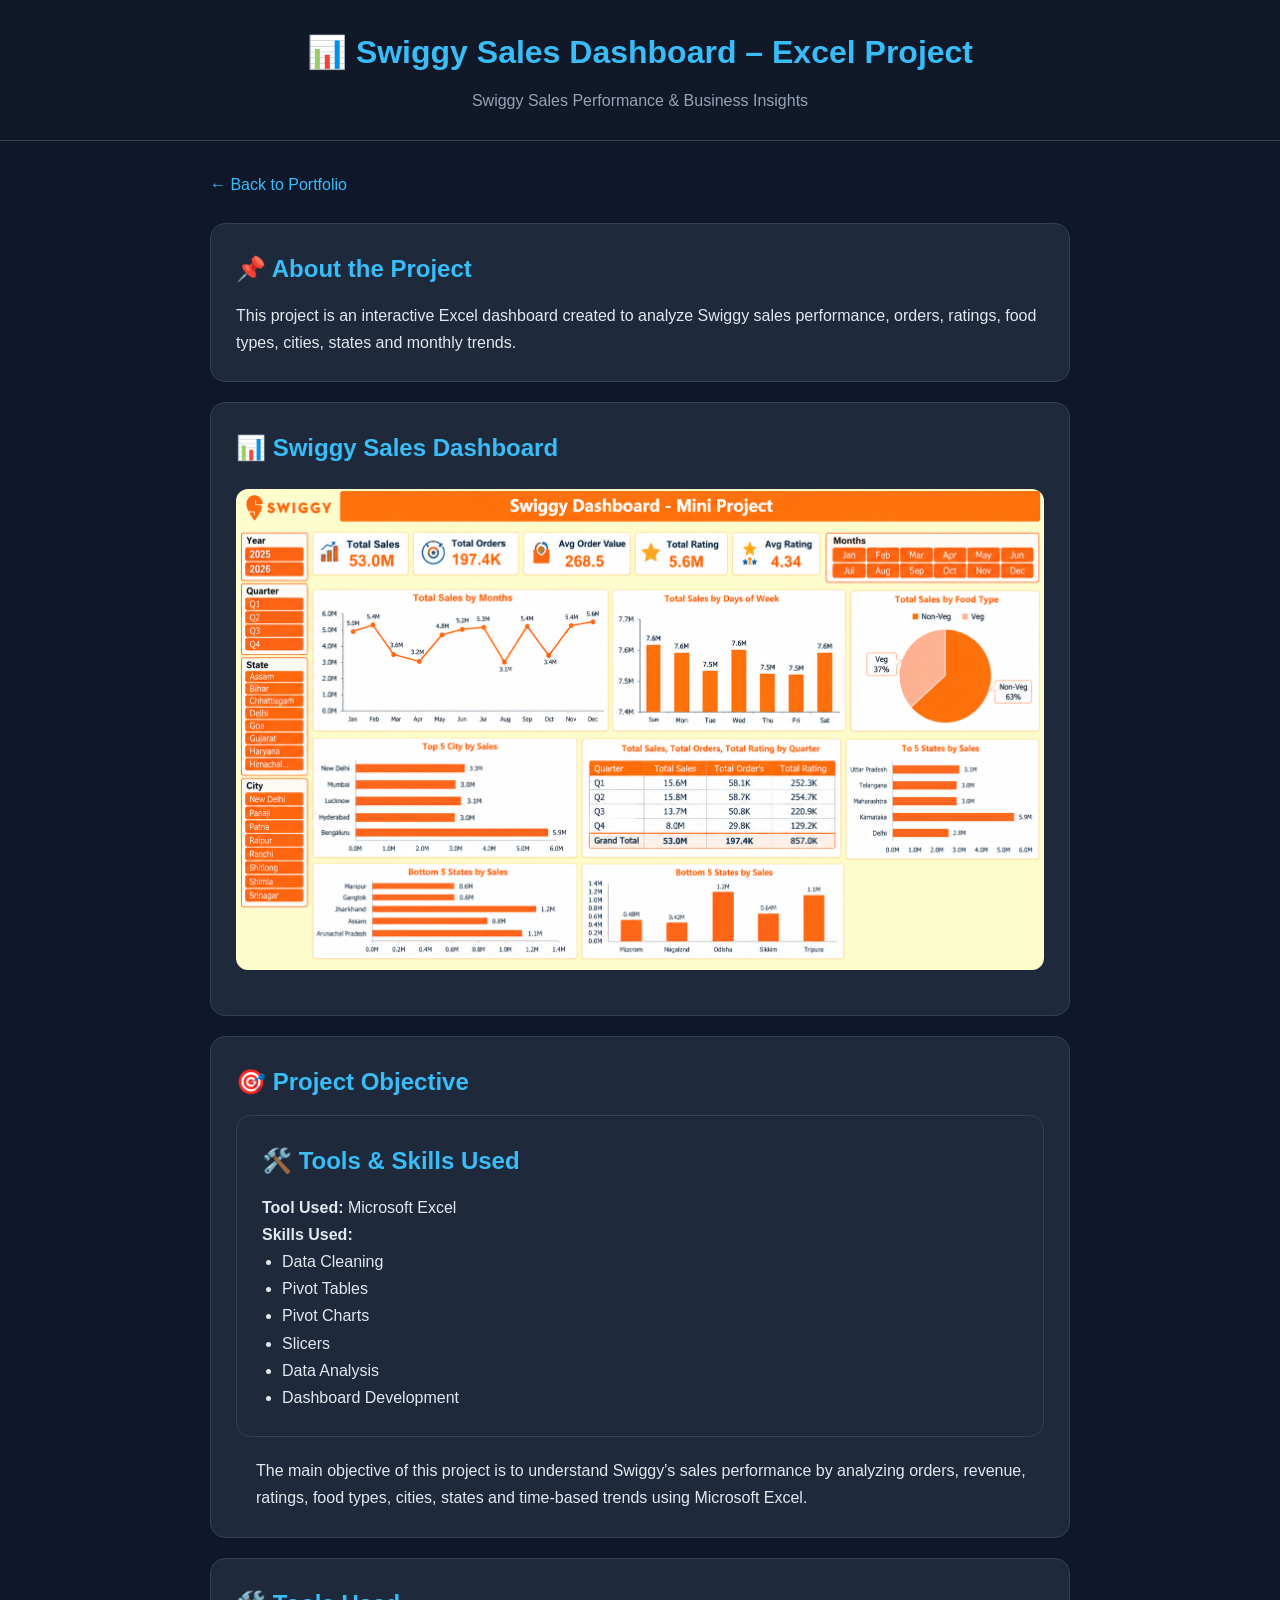
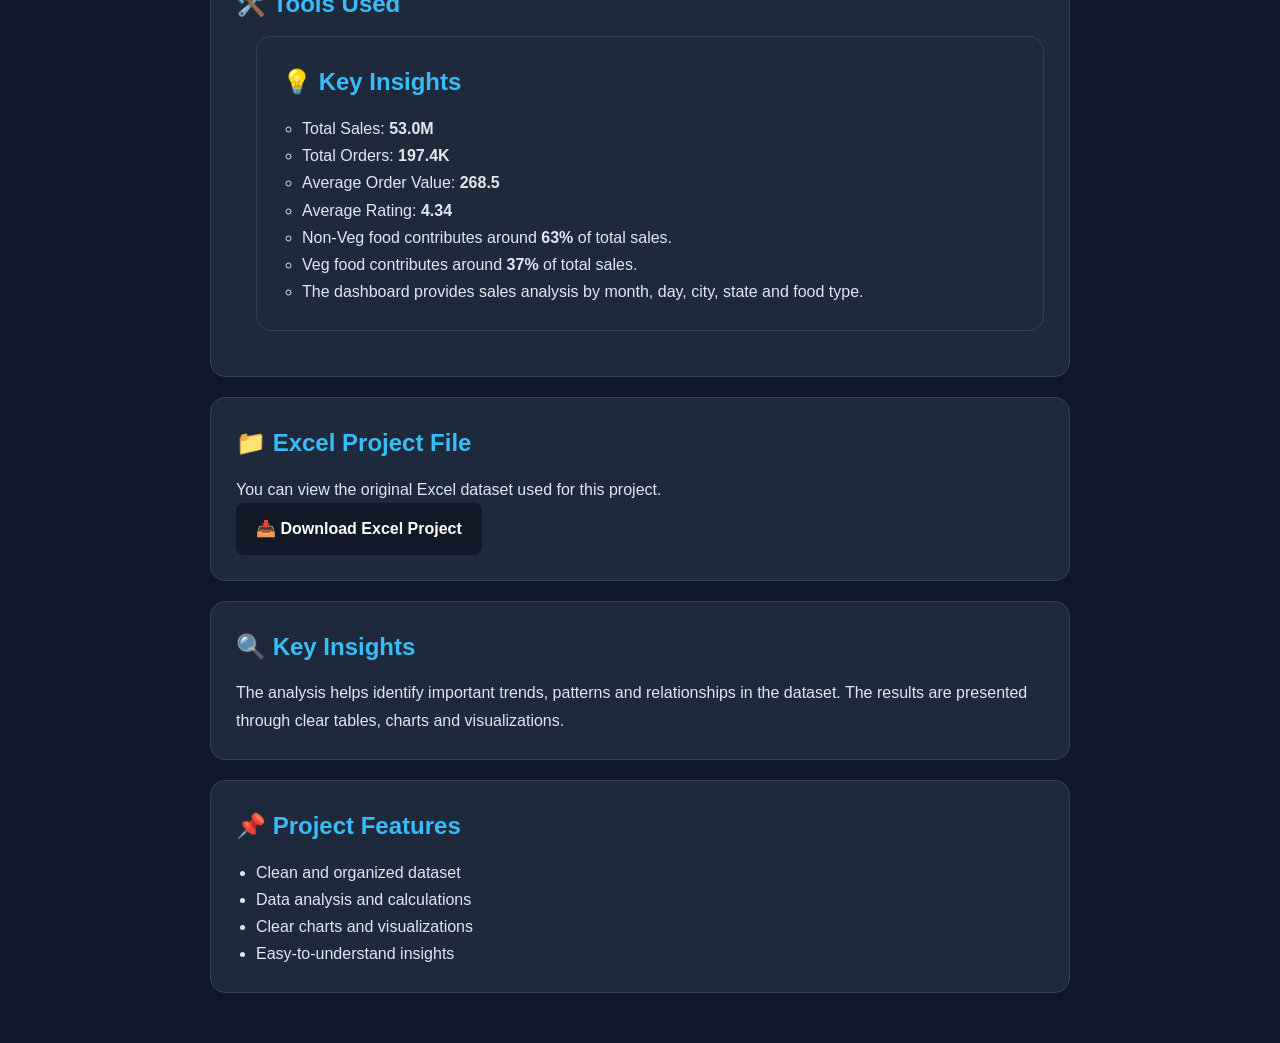
==== project-data-analysis.html @ 2191c441 "Update project-data-analysis.html" ====
<!DOCTYPE html>
<html lang="en">
<head>
  <meta charset="UTF-8">
  <meta name="viewport" content="width=device-width, initial-scale=1.0">
  <title>Data Analysis Project | Harshit Chaurasiya</title>

  <style>
    * {
      box-sizing: border-box;
      margin: 0;
      padding: 0;
      font-family: Arial, sans-serif;
    }

    body {
      background: #0f172a;
      color: #e2e8f0;
      line-height: 1.7;
    }

    header {
      background: #111827;
      padding: 25px 20px;
      text-align: center;
      border-bottom: 1px solid #334155;
    }

    header h1 {
      color: #38bdf8;
      margin-bottom: 8px;
    }

    header p {
      color: #94a3b8;
    }

    .container {
      max-width: 900px;
      margin: auto;
      padding: 30px 20px;
    }

    .back {
      display: inline-block;
      margin-bottom: 25px;
      color: #38bdf8;
      text-decoration: none;
    }

    .card {
      background: #1e293b;
      padding: 25px;
      margin-bottom: 20px;
      border-radius: 15px;
      border: 1px solid #334155;
    }

    .card h2 {
      color: #38bdf8;
      margin-bottom: 12px;
    }

    .skills {
      display: flex;
      flex-wrap: wrap;
      gap: 10px;
    }

    .skill {
      background: #0f172a;
      padding: 8px 14px;
      border-radius: 20px;
      border: 1px solid #475569;
    }

    ul {
      padding-left: 20px;
    }

    .btn {
      display: inline-block;
      margin-top: 15px;
      padding: 10px 18px;
      background: #38bdf8;
      color: #0f172a;
      text-decoration: none;
      border-radius: 8px;
      font-weight: bold;
    }

    footer {
      text-align: center;
      padding: 25px;
      color: #94a3b8;
    }
  </style>
</head>

<body>

  <header>
    <h1>📊 Swiggy Sales Dashboard – Excel Project</h1>
    <p>Swiggy Sales Performance & Business Insights</p>
  </header>

  <div class="container">

    <a href="index.html" class="back">← Back to Portfolio</a>

    <div class="card">
      <h2>📌 About the Project</h2>
      <p/>
        This project is an interactive Excel dashboard created to analyze Swiggy sales performance, orders, ratings, food types, cities, states and monthly trends.
      </p>
    </div>
<div class="card">
    <h2>📊 Swiggy Sales Dashboard</h2>

    <img src="swiggy-dashboard.png"
         alt="Swiggy Sales Dashboard - Excel Project"
         style="width:100%; max-width:1100px; display:block; margin:20px auto; border-radius:12px;">
</div>
    <div class="card">
      <h2>🎯 Project Objective</h2>
      <div class="card">
    <h2>🛠️ Tools & Skills Used</h2>

    <p><strong>Tool Used:</strong> Microsoft Excel</p>

    <p><strong>Skills Used:</strong></p>

    <ul>
        <li>Data Cleaning</li>
        <li>Pivot Tables</li>
        <li>Pivot Charts</li>
        <li>Slicers</li>
        <li>Data Analysis</li>
        <li>Dashboard Development</li>
    </ul>
</div>
      <ul>
        The main objective of this project is to understand Swiggy's sales performance by analyzing orders, revenue, ratings, food types, cities, states and time-based trends using Microsoft Excel.
      </ul>
    </div>
    <div class="card">
    <h2>🛠️ Tools Used</h2>
    <ul>
        <div class="card">
    <h2>💡 Key Insights</h2>

    <ul>
        <li>Total Sales: <strong>53.0M</strong></li>
        <li>Total Orders: <strong>197.4K</strong></li>
        <li>Average Order Value: <strong>268.5</strong></li>
        <li>Average Rating: <strong>4.34</strong></li>
        <li>Non-Veg food contributes around <strong>63%</strong> of total sales.</li>
        <li>Veg food contributes around <strong>37%</strong> of total sales.</li>
        <li>The dashboard provides sales analysis by month, day, city, state and food type.</li>
    </ul>
</div>
    </ul>
</div>
<div class="card">
    <h2>📁 Excel Project File</h2>

    <p>You can view the original Excel dataset used for this project.</p>

    <a href="Swiggy%20Raw%20Dataset.xlsx" download
       style="display:inline-block; padding:12px 20px; background:#111827; color:white; text-decoration:none; border-radius:8px; font-weight:600;">
        📥 Download Excel Project
    </a>
</div>
<div class="card">
    <h2>🔍 Key Insights</h2>
    <p>
        The analysis helps identify important trends, patterns and
        relationships in the dataset. The results are presented through
        clear tables, charts and visualizations.
    </p>
</div>

<div class="card">
    <h2>📌 Project Features</h2>
    <ul>
        <li>Clean and organized dataset</li>
        <li>Data analysis and calculations</li>
        <li>Clear charts and visualizations</li>
        <li>Easy-to-understand insights</li>
    </ul>
</div>

    <div
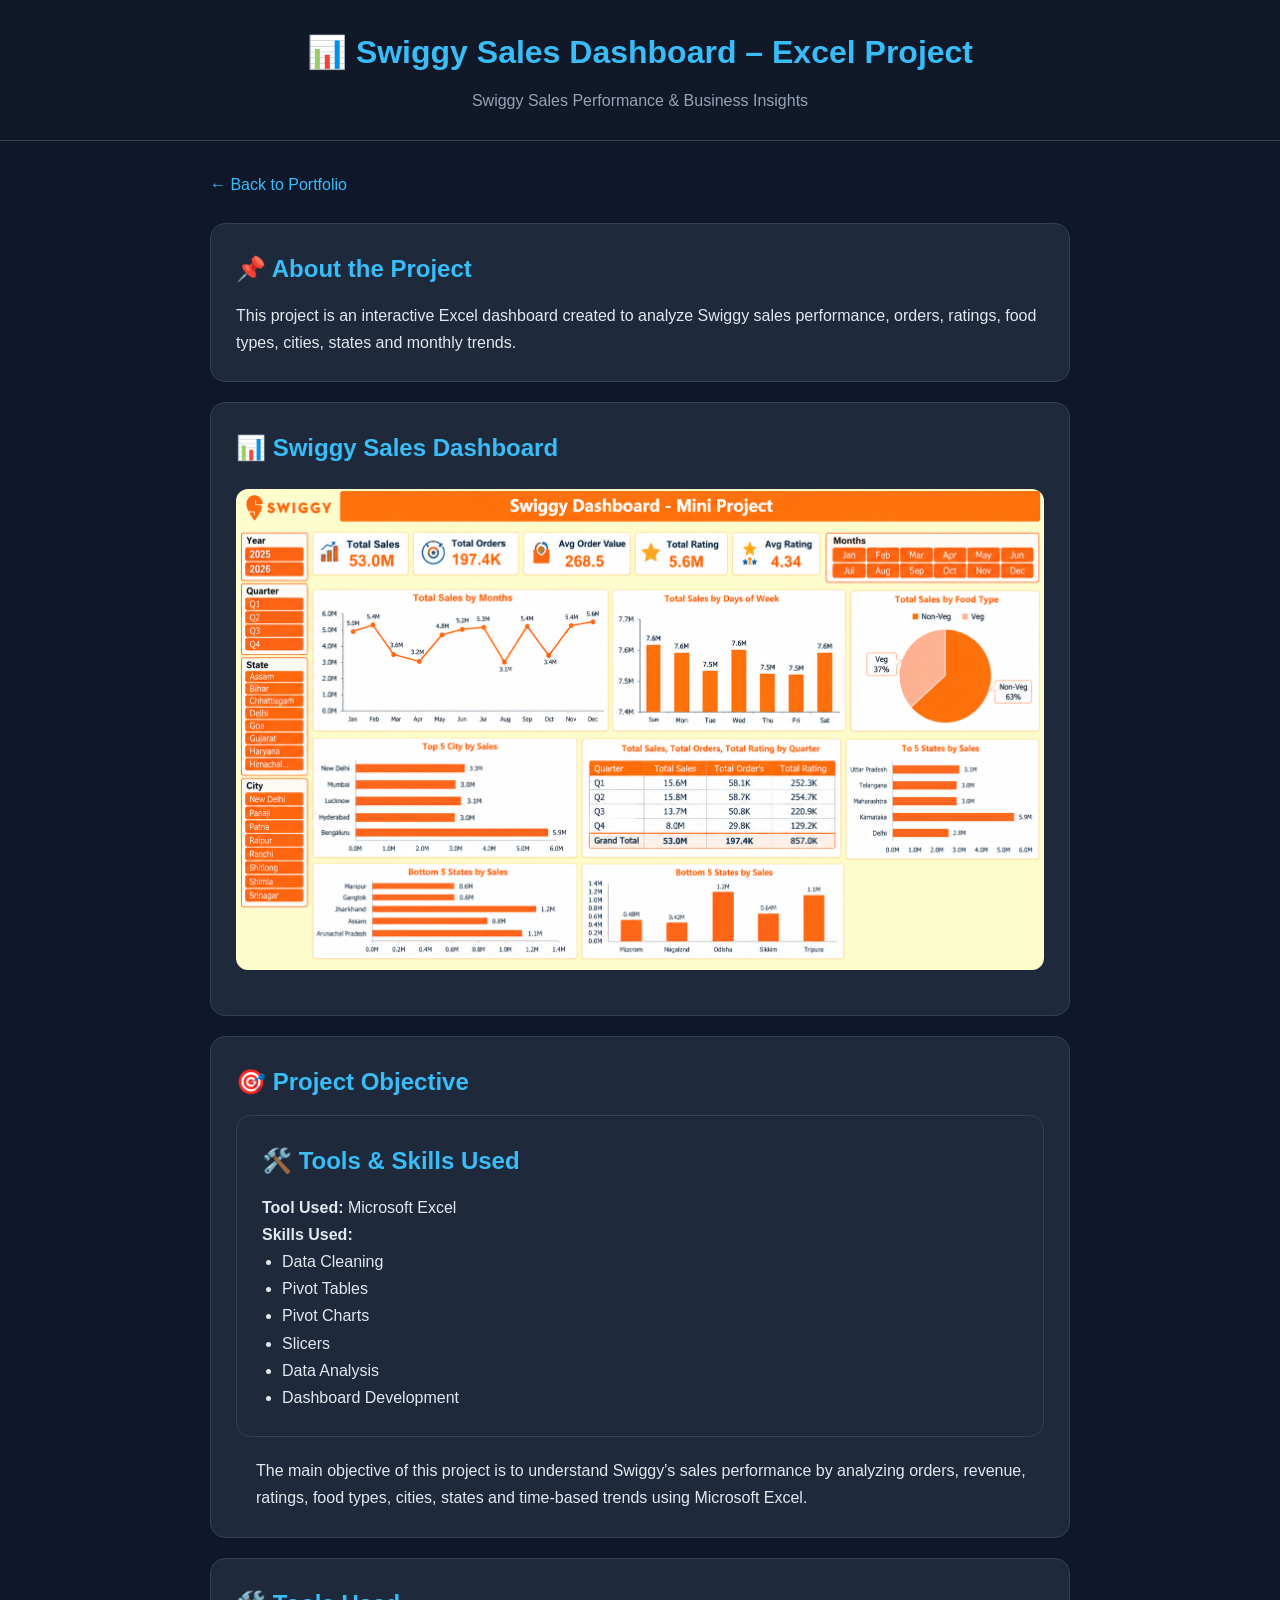
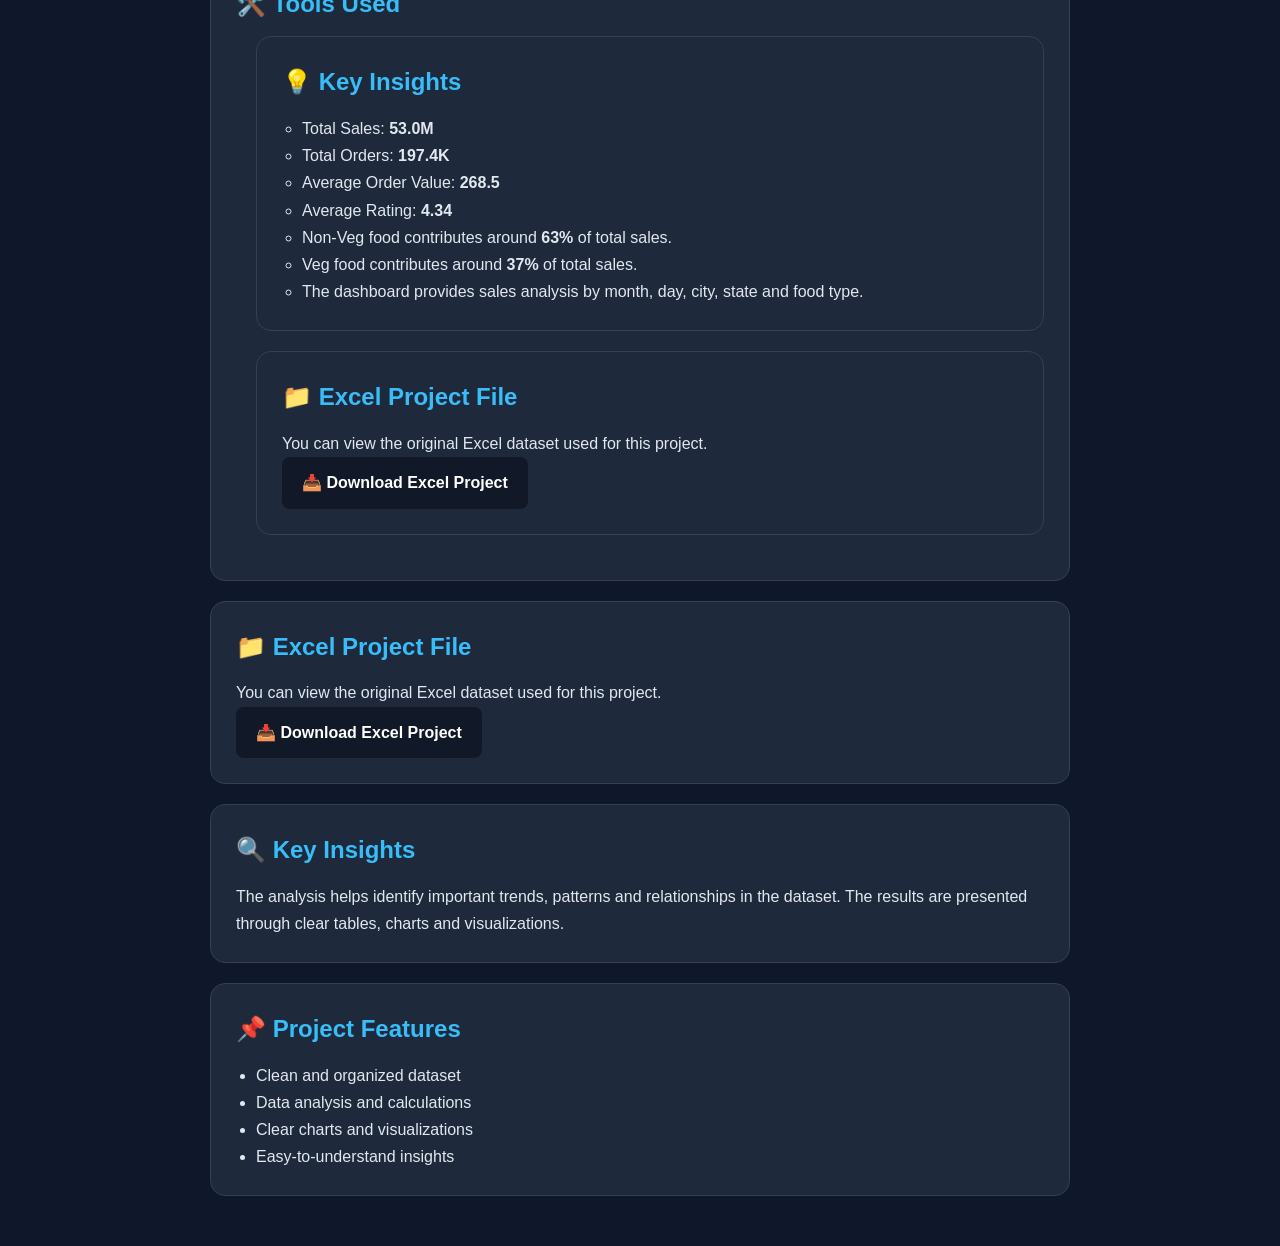
==== commit efa14762: "Update project-data-analysis.html" ====
--- a/project-data-analysis.html
+++ b/project-data-analysis.html
@@ -159,6 +159,15 @@
         <li>The dashboard provides sales analysis by month, day, city, state and food type.</li>
     </ul>
 </div>
+      <div class="card">
+    <h2>📁 Excel Project File</h2>
+    <p>You can view the original Excel dataset used for this project.</p>
+
+    <a href="Swiggy%20Raw%20Dataset.xlsx" download
+       style="display:inline-block; padding:12px 20px; background:#111827; color:white; text-decoration:none; border-radius:8px; font-weight:600;">
+        📥 Download Excel Project
+    </a>
+</div>
     </ul>
 </div>
 <div class="card">
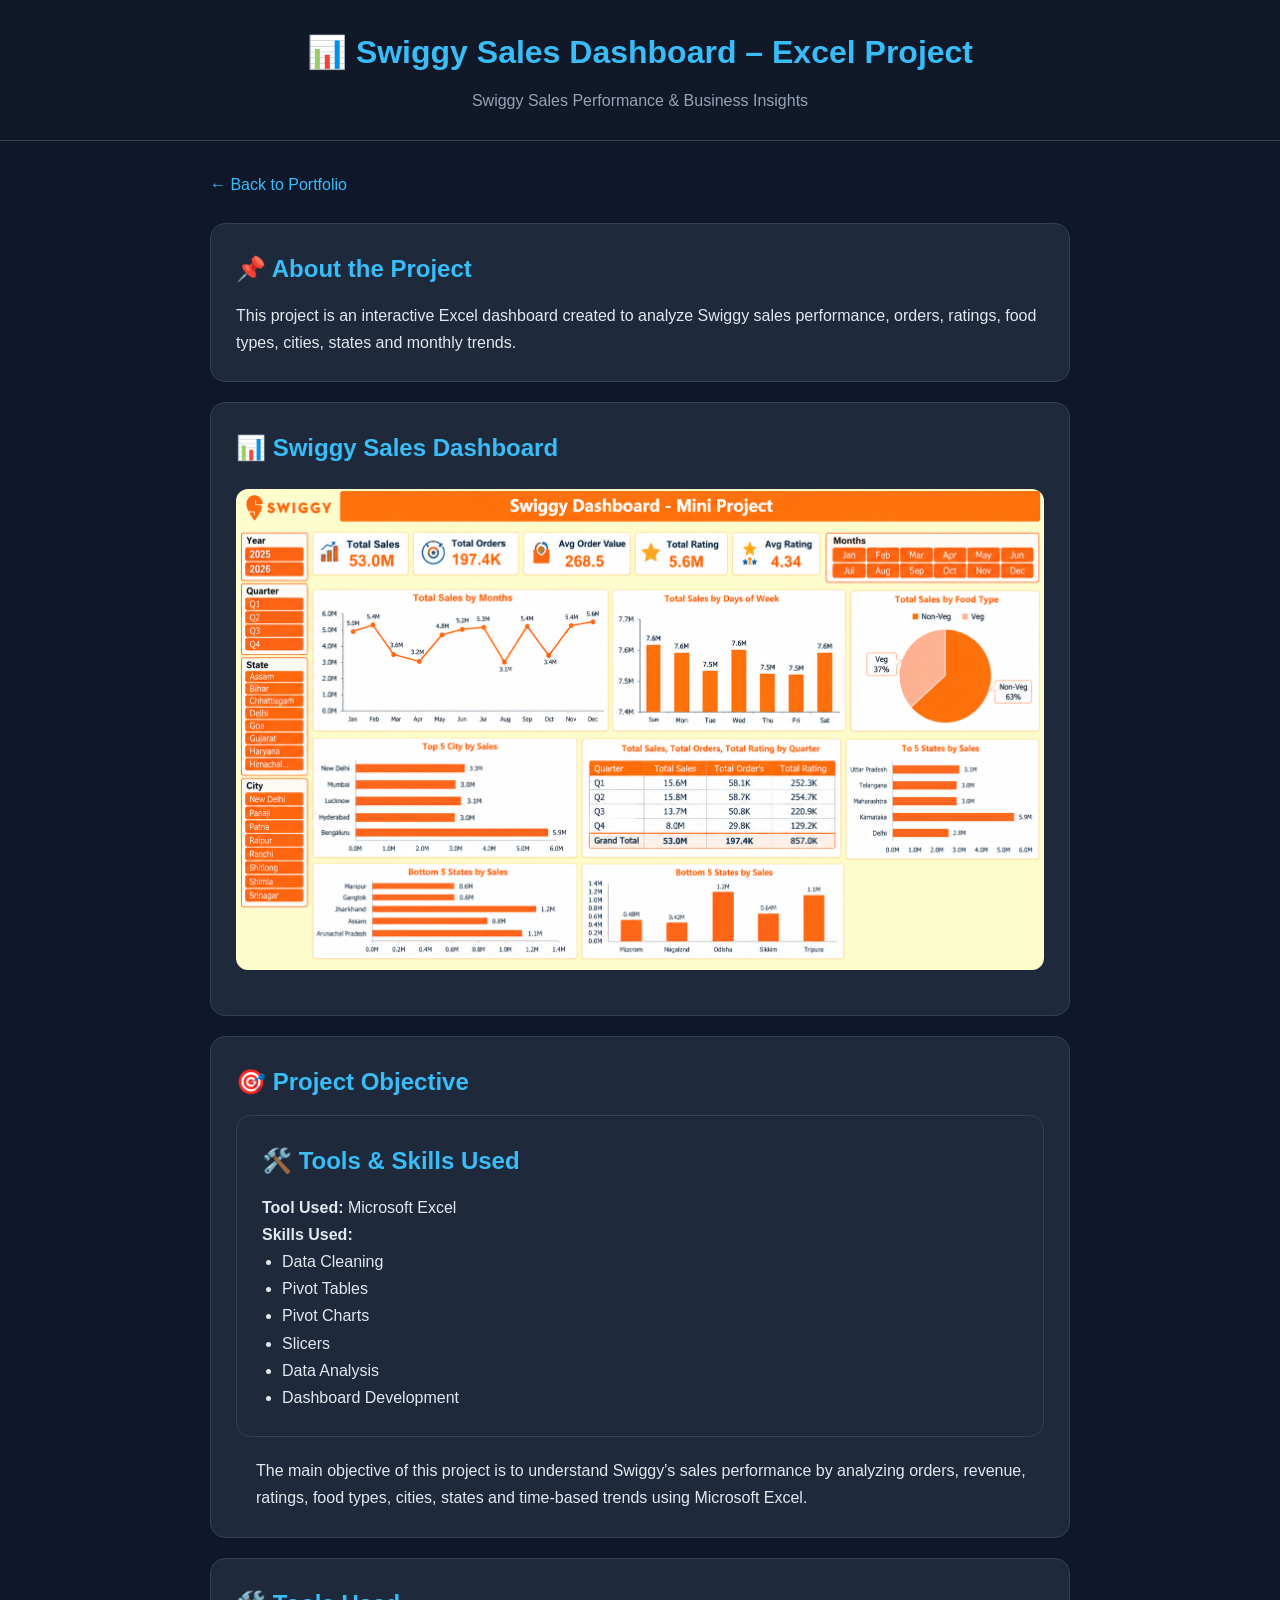
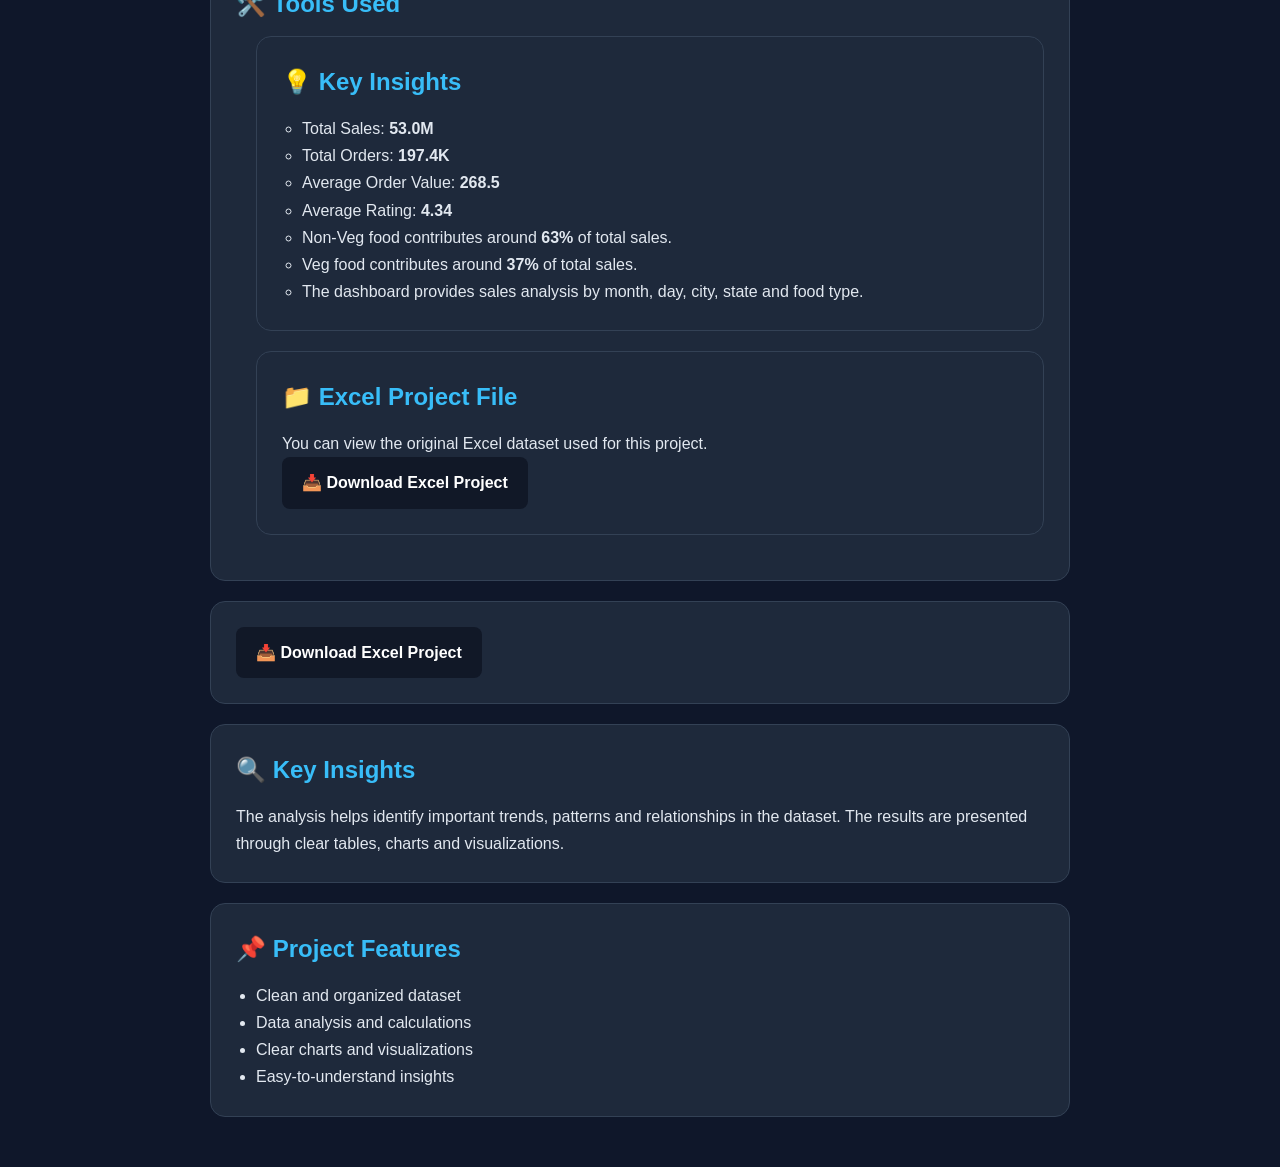
==== commit 51904d18: "Remove Excel project file heading and description Removed heading and description for the Excel proj" ====
--- a/project-data-analysis.html
+++ b/project-data-analysis.html
@@ -171,9 +171,6 @@
     </ul>
 </div>
 <div class="card">
-    <h2>📁 Excel Project File</h2>
-
-    <p>You can view the original Excel dataset used for this project.</p>
 
     <a href="Swiggy%20Raw%20Dataset.xlsx" download
        style="display:inline-block; padding:12px 20px; background:#111827; color:white; text-decoration:none; border-radius:8px; font-weight:600;">
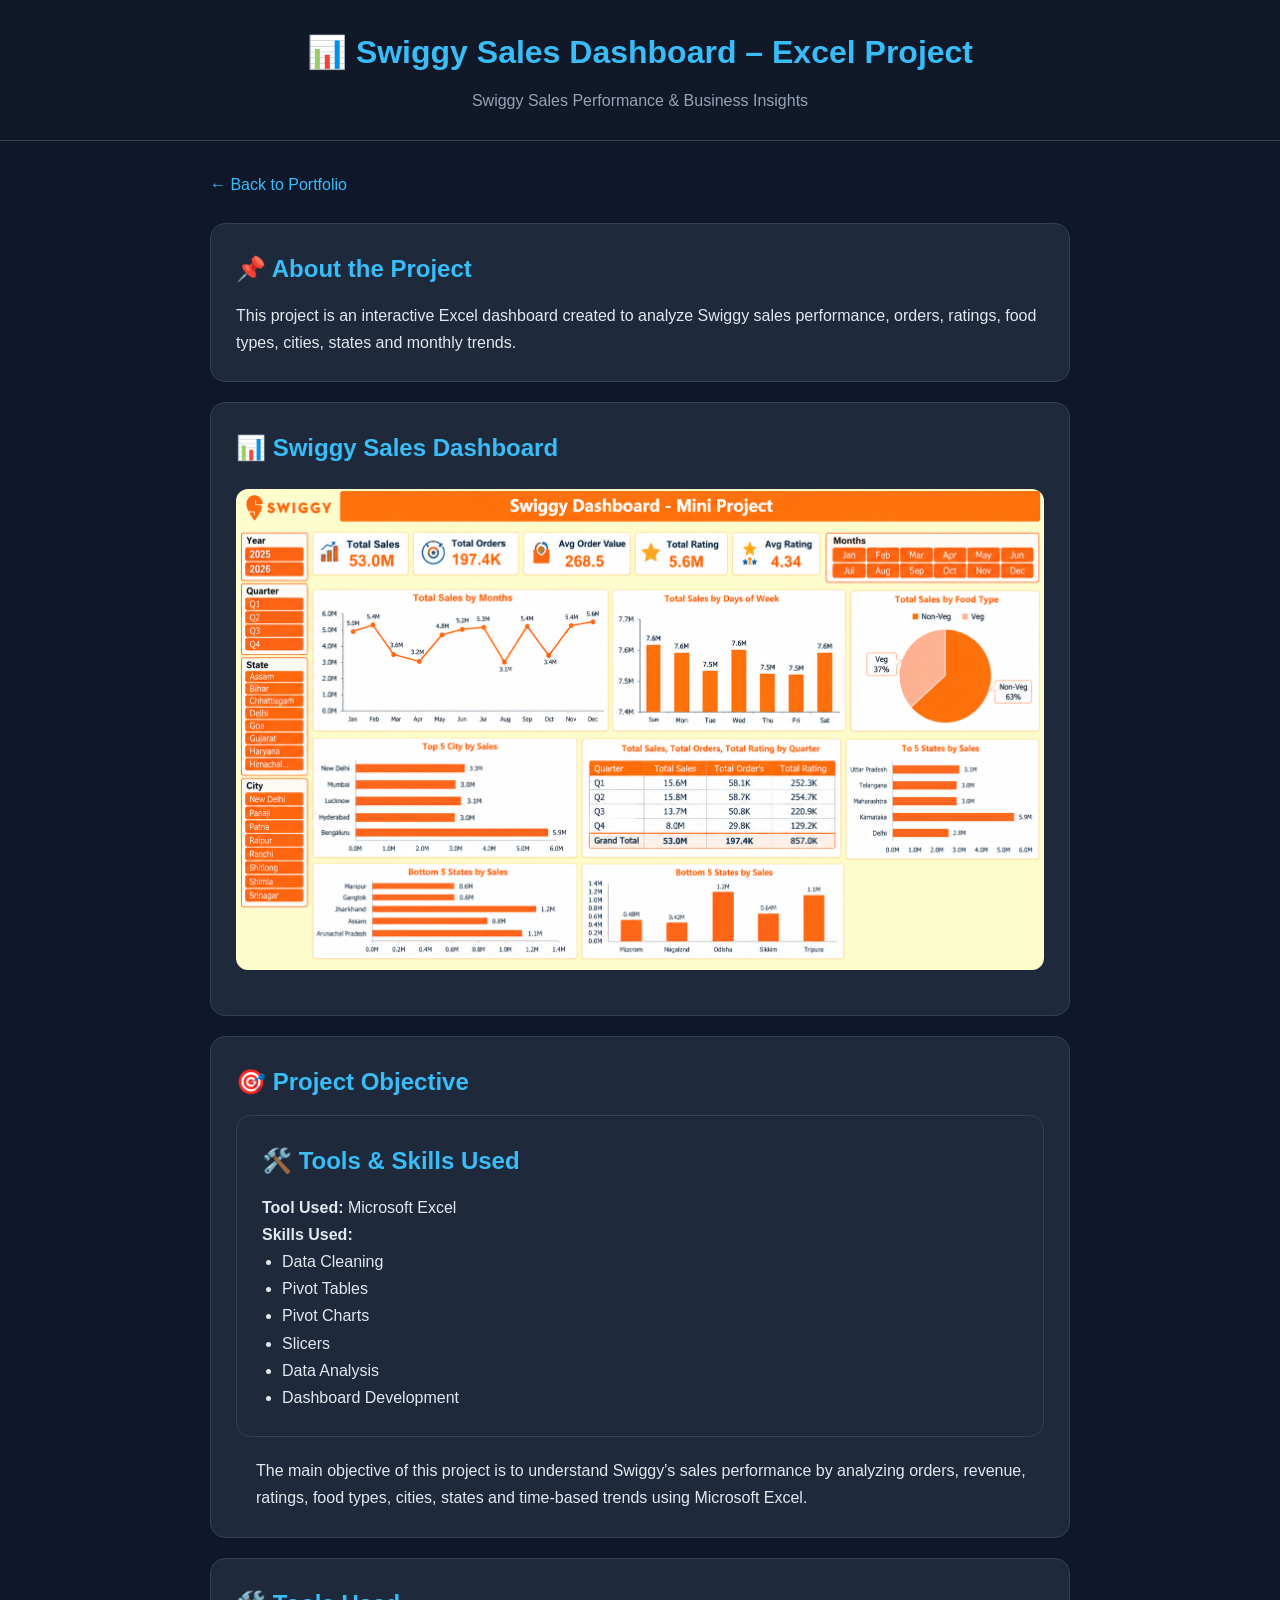
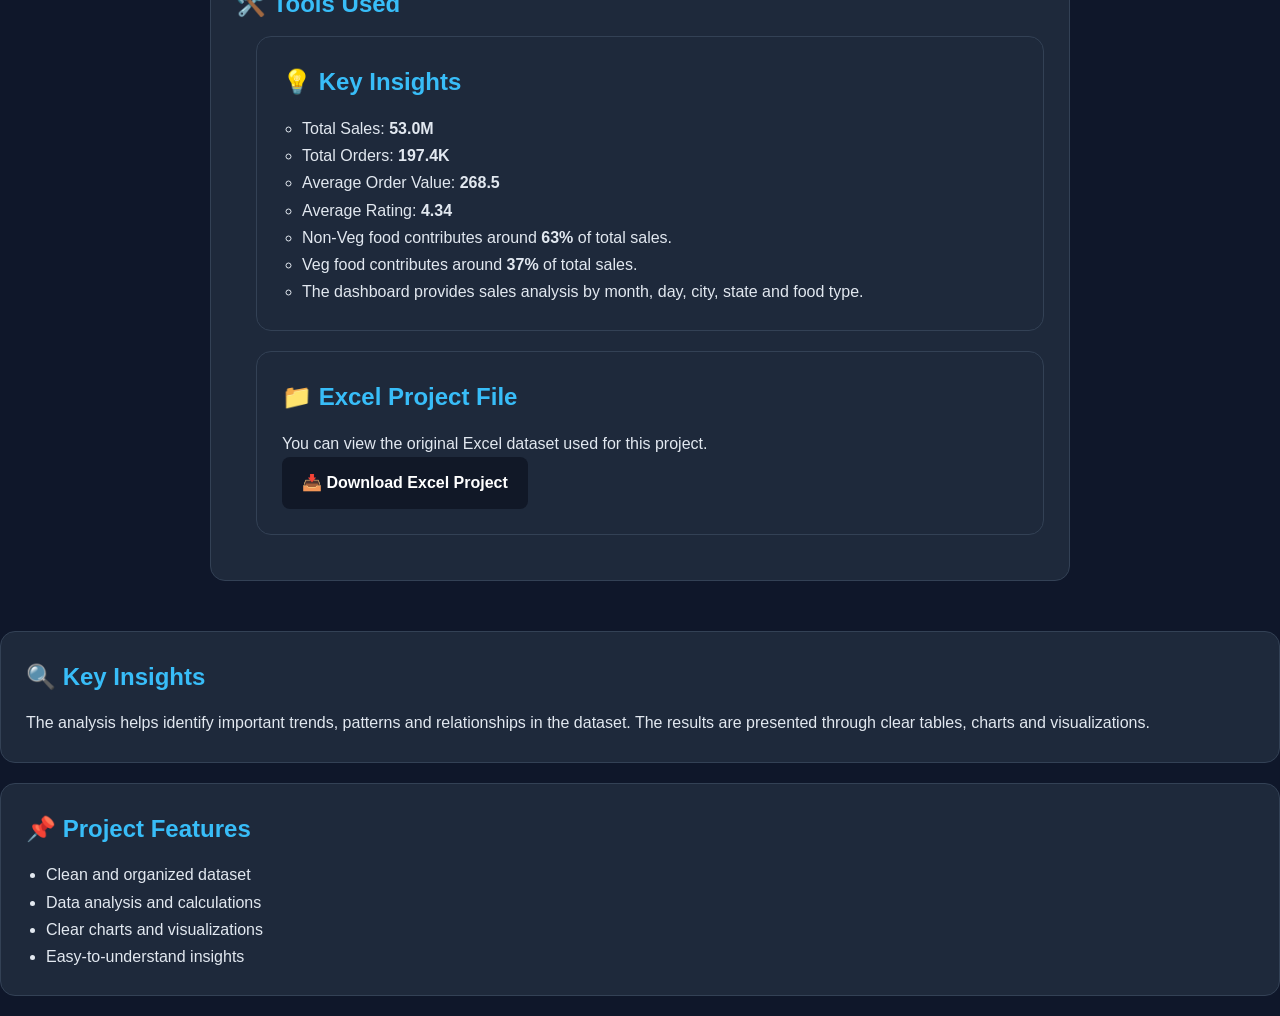
==== commit 54c8e385: "Remove download button for Excel project Removed download link for Swiggy Raw Dataset." ====
--- a/project-data-analysis.html
+++ b/project-data-analysis.html
@@ -170,11 +170,6 @@
 </div>
     </ul>
 </div>
-<div class="card">
-
-    <a href="Swiggy%20Raw%20Dataset.xlsx" download
-       style="display:inline-block; padding:12px 20px; background:#111827; color:white; text-decoration:none; border-radius:8px; font-weight:600;">
-        📥 Download Excel Project
     </a>
 </div>
 <div class="card">
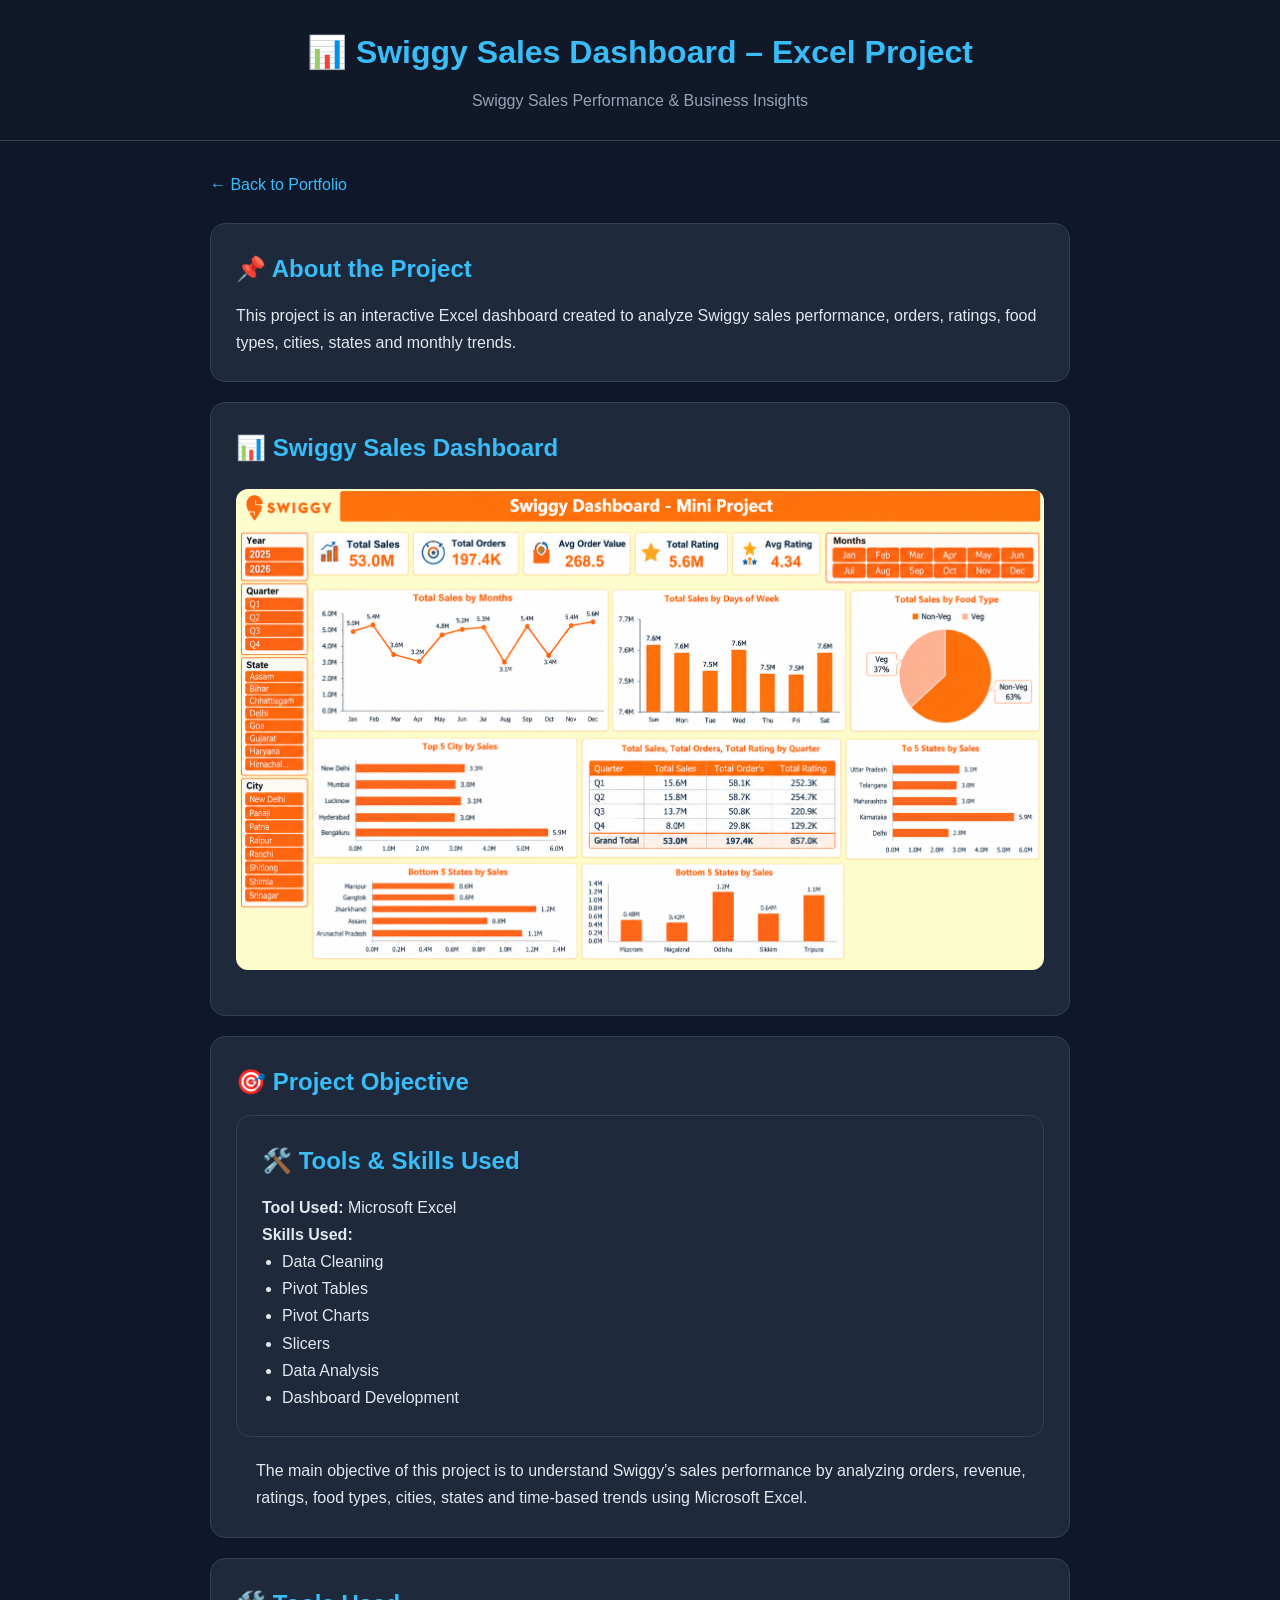
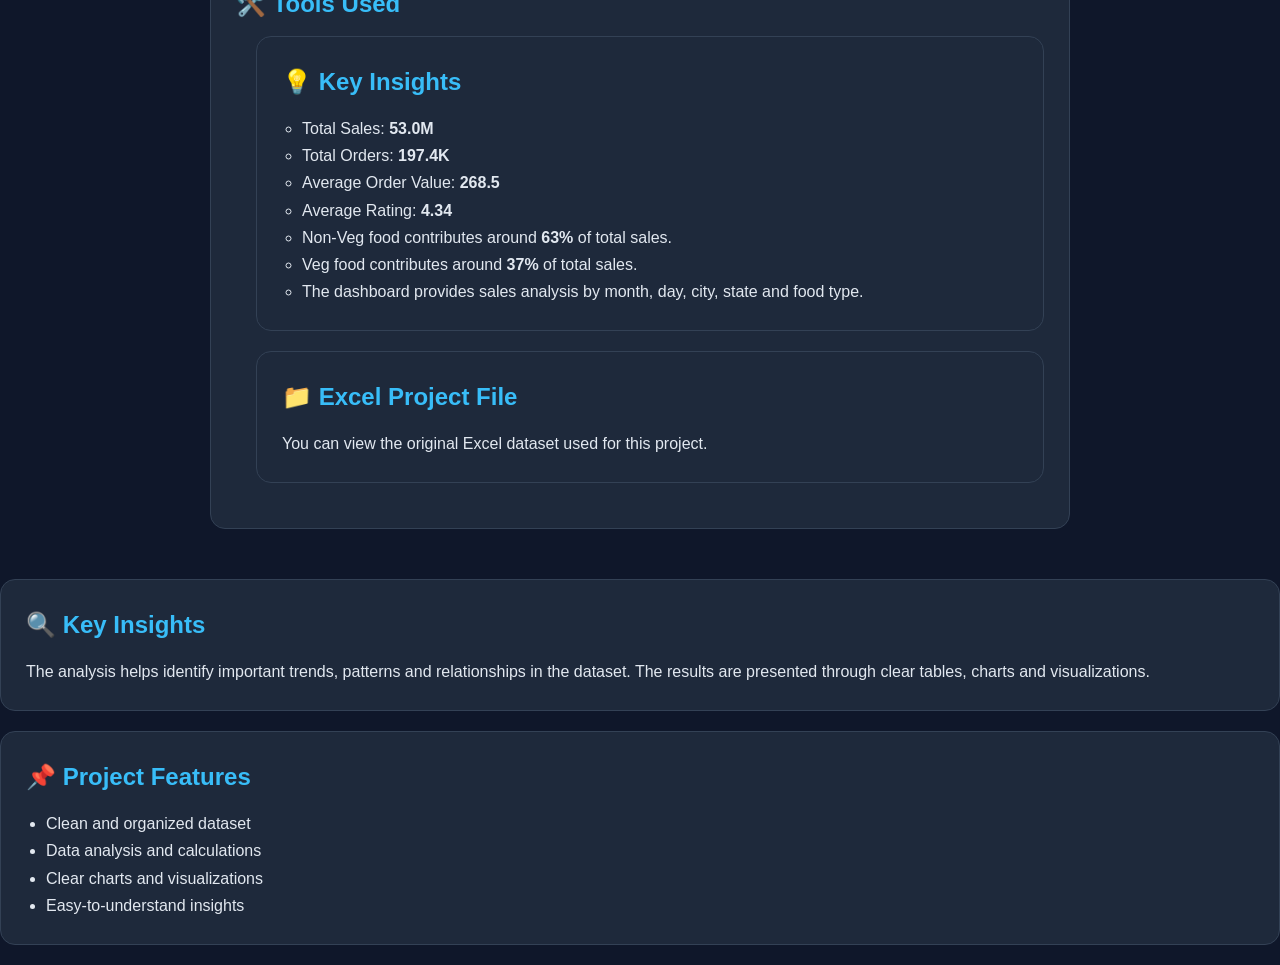
==== commit 6a8c8882: "Remove Excel project file download link Removed download link for the Excel project file." ====
--- a/project-data-analysis.html
+++ b/project-data-analysis.html
@@ -162,10 +162,6 @@
       <div class="card">
     <h2>📁 Excel Project File</h2>
     <p>You can view the original Excel dataset used for this project.</p>
-
-    <a href="Swiggy%20Raw%20Dataset.xlsx" download
-       style="display:inline-block; padding:12px 20px; background:#111827; color:white; text-decoration:none; border-radius:8px; font-weight:600;">
-        📥 Download Excel Project
     </a>
 </div>
     </ul>
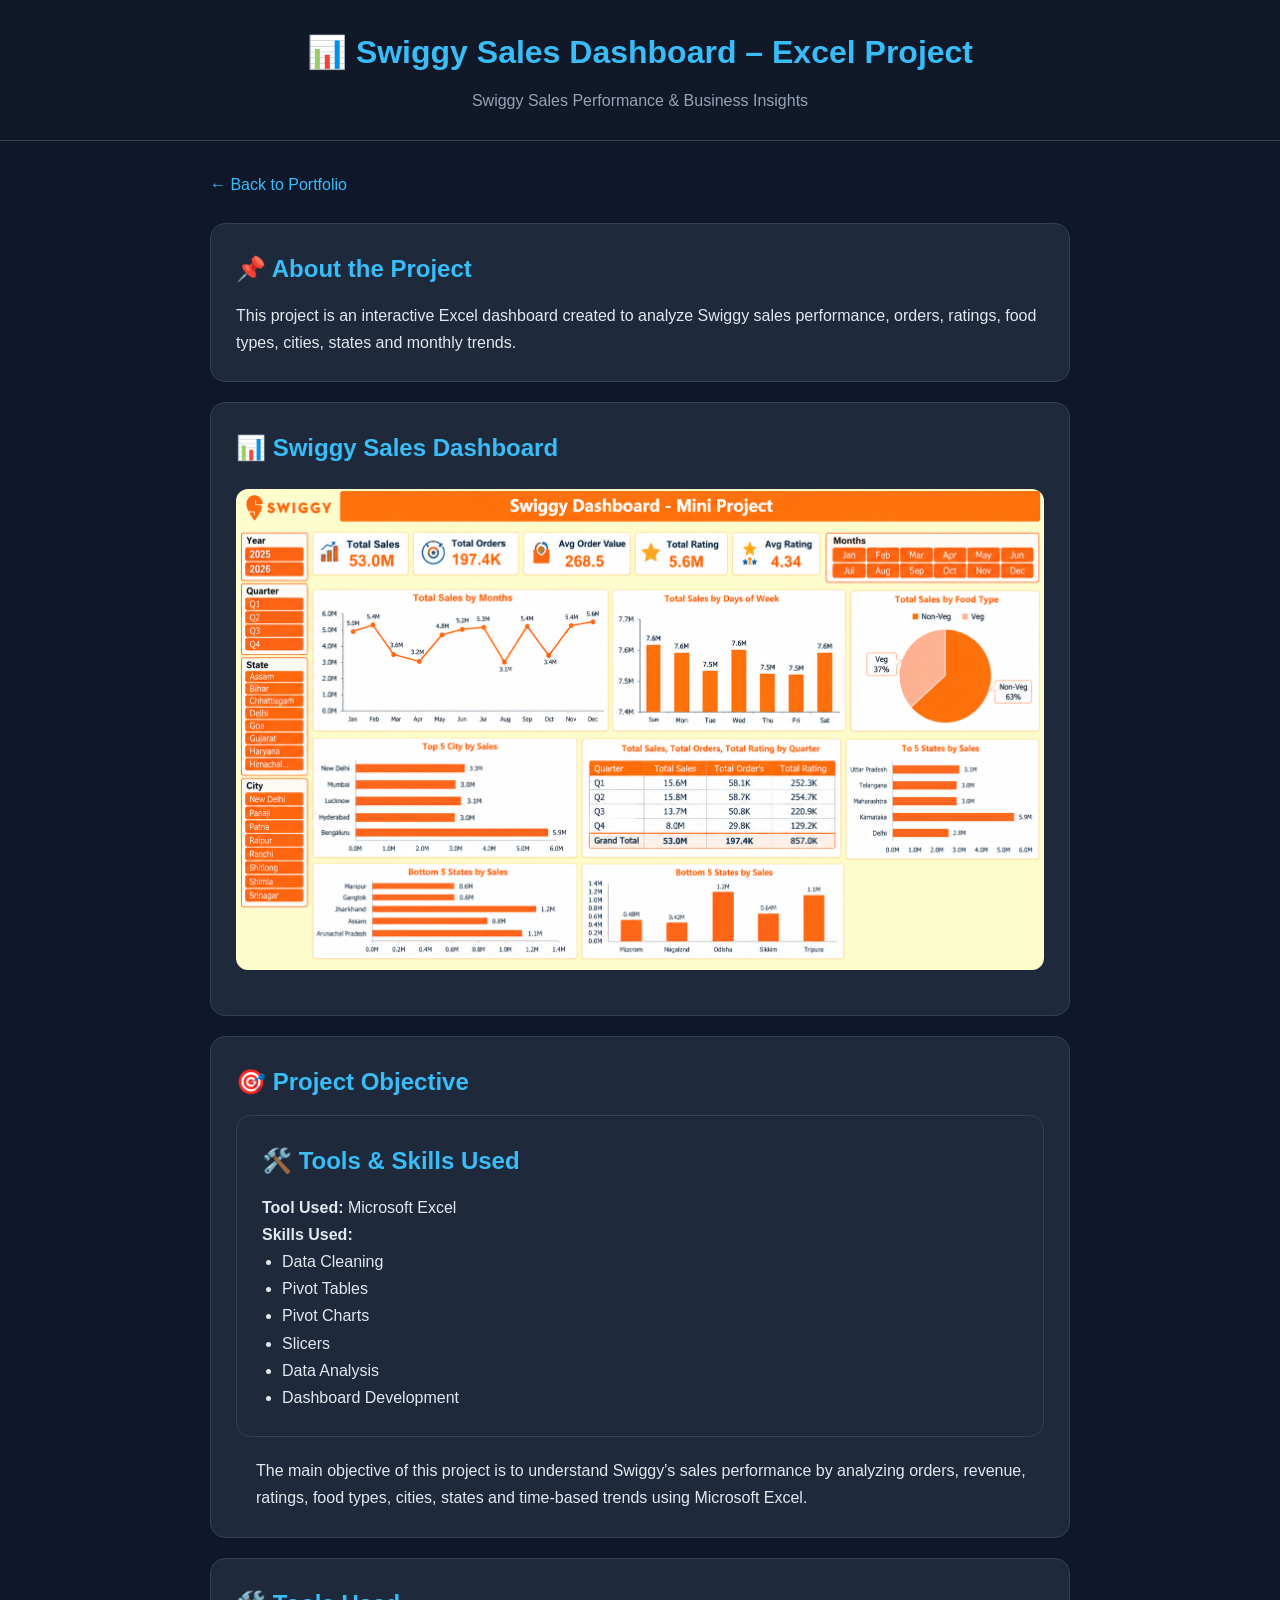
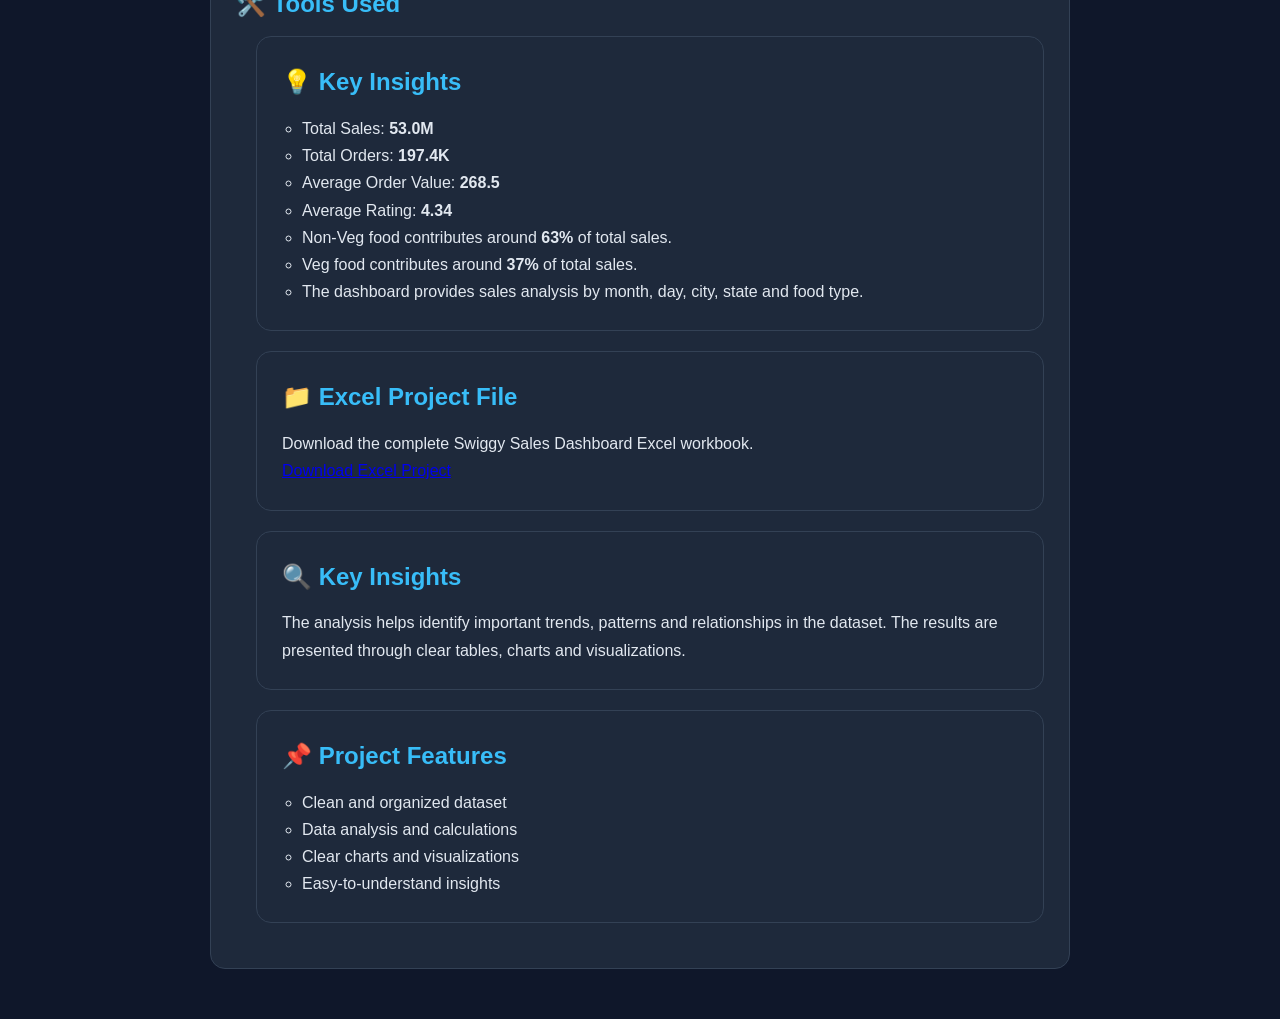
==== commit af258900: "Revise Excel project file description and layout Updated the description for the Excel project file " ====
--- a/project-data-analysis.html
+++ b/project-data-analysis.html
@@ -159,15 +159,15 @@
         <li>The dashboard provides sales analysis by month, day, city, state and food type.</li>
     </ul>
 </div>
-      <div class="card">
+     
+<div class="card">
     <h2>📁 Excel Project File</h2>
-    <p>You can view the original Excel dataset used for this project.</p>
+    <p>Download the complete Swiggy Sales Dashboard Excel workbook.</p>
+    <a href="Swiggy_Sales_Dashboard.xlsx" download>
+        Download Excel Project
     </a>
 </div>
-    </ul>
-</div>
-    </a>
-</div>
+
 <div class="card">
     <h2>🔍 Key Insights</h2>
     <p>
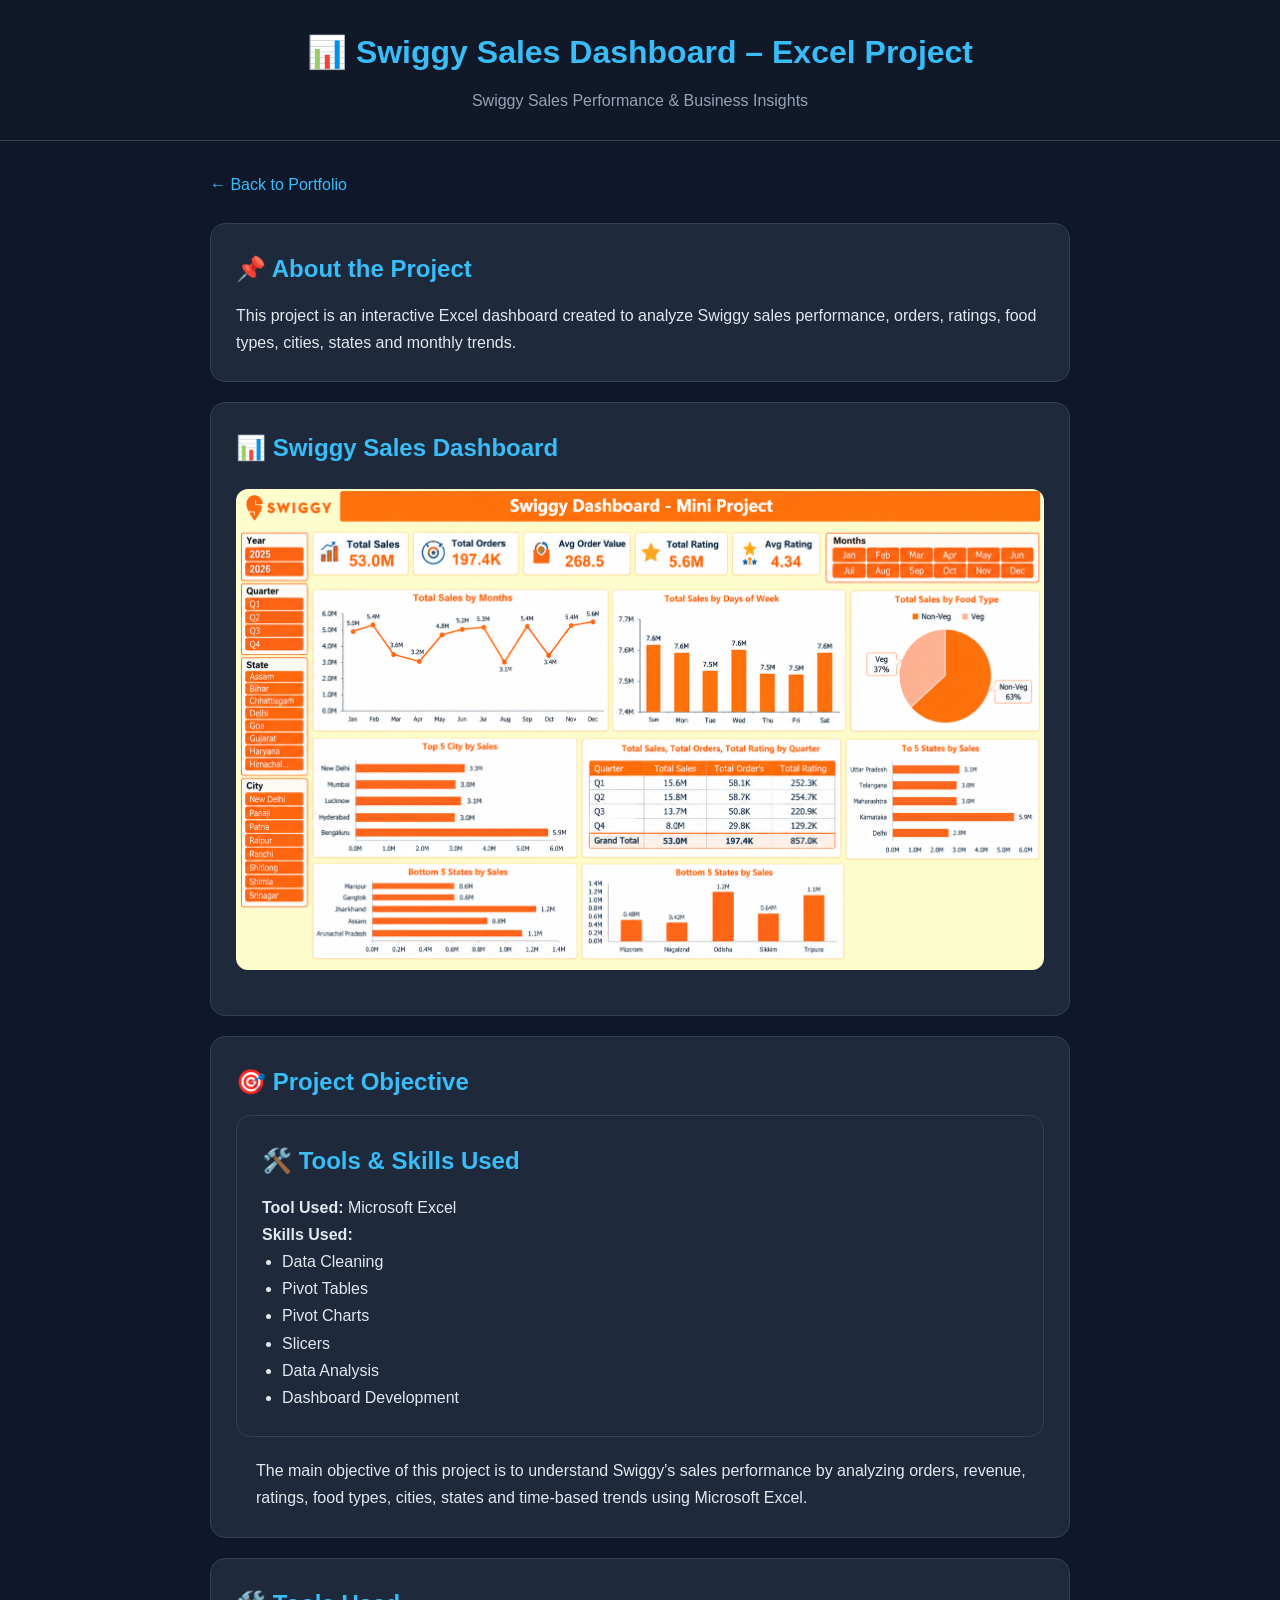
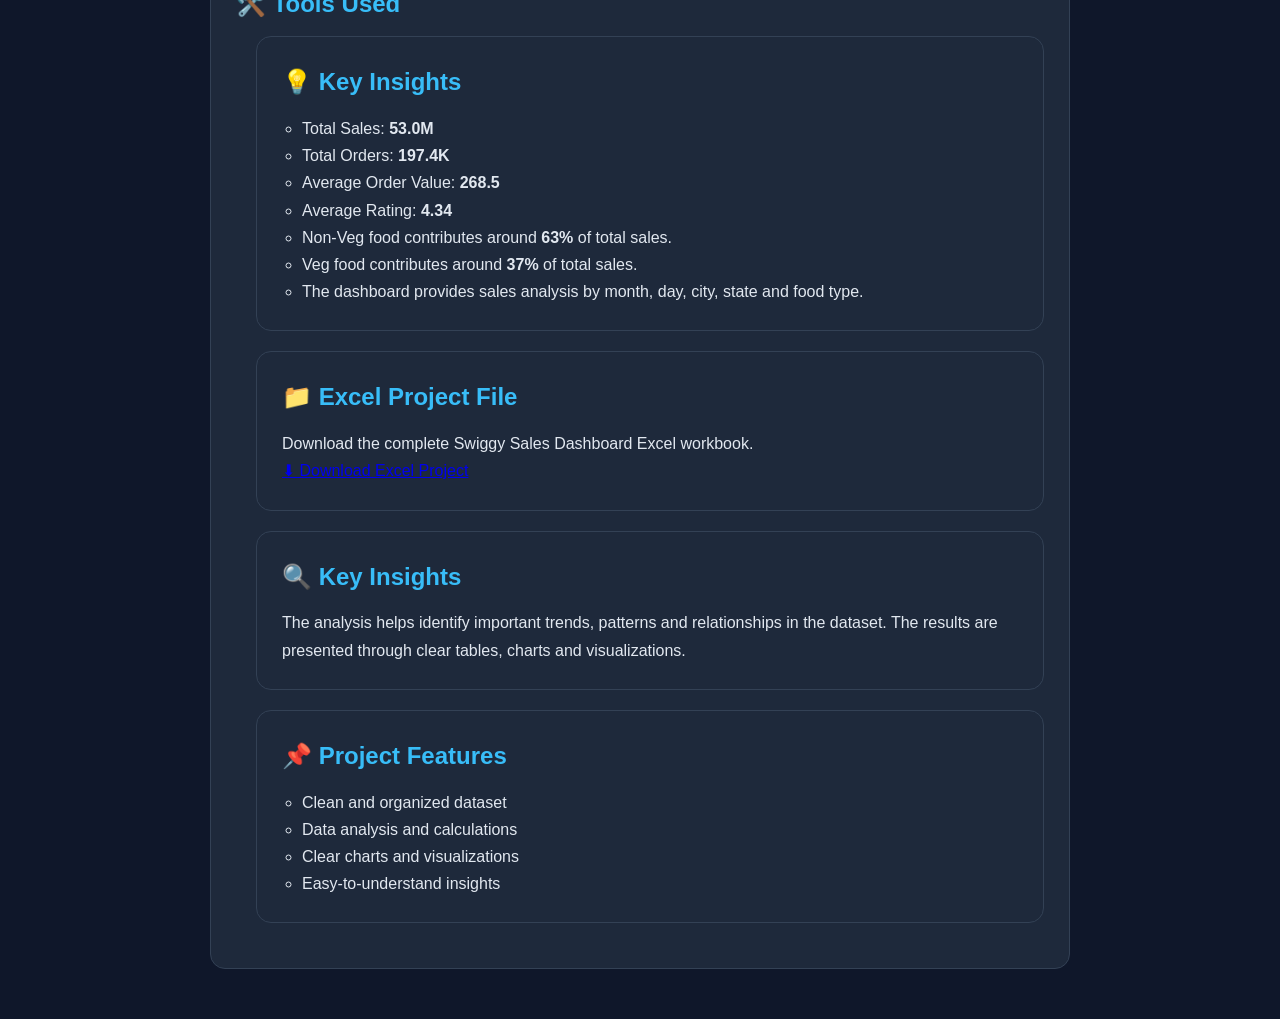
==== commit 15163b53: "Update project-data-analysis.html" ====
--- a/project-data-analysis.html
+++ b/project-data-analysis.html
@@ -160,13 +160,17 @@
     </ul>
 </div>
      
+
 <div class="card">
     <h2>📁 Excel Project File</h2>
     <p>Download the complete Swiggy Sales Dashboard Excel workbook.</p>
-    <a href="Swiggy_Sales_Dashboard.xlsx" download>
-        Download Excel Project
+    <a href="Swiggy_Sales_Dashboard.xlsx"
+       download
+       class="download-btn">
+        ⬇ Download Excel Project
     </a>
 </div>
+
 
 <div class="card">
     <h2>🔍 Key Insights</h2>
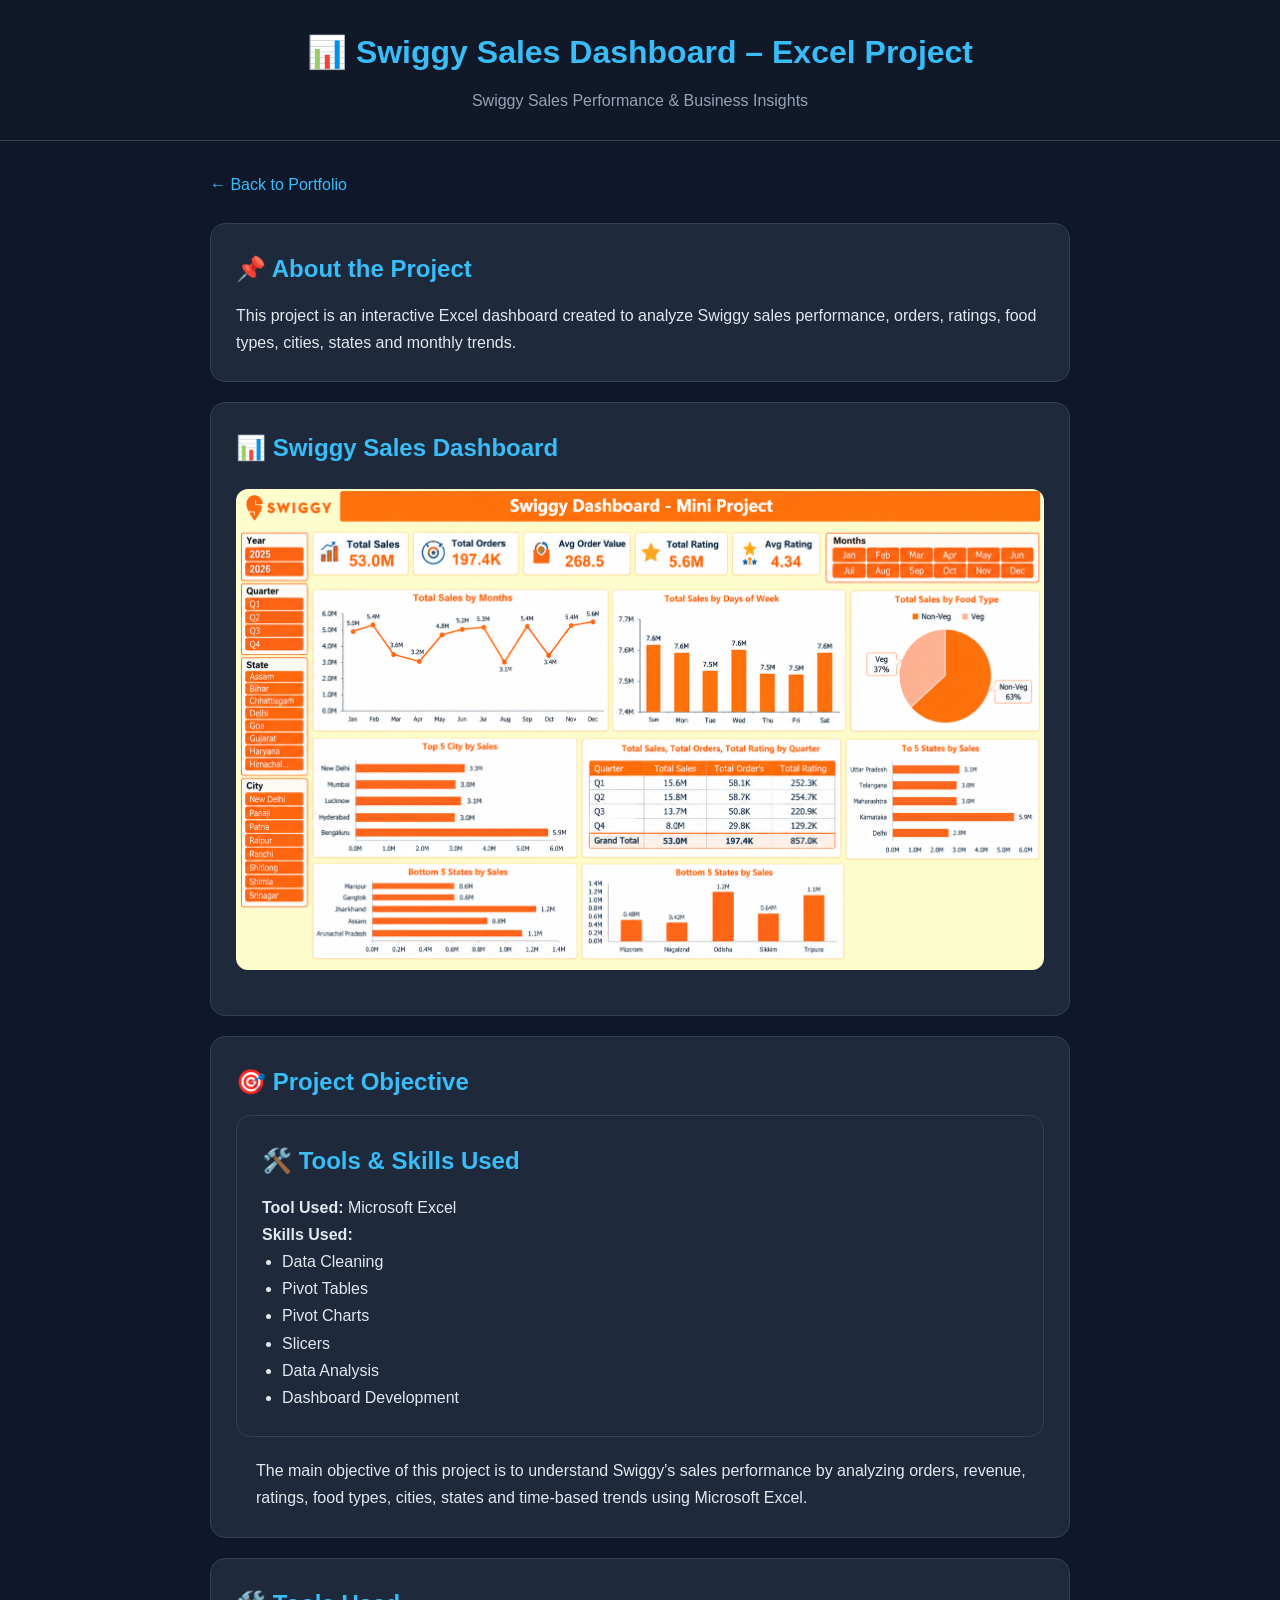
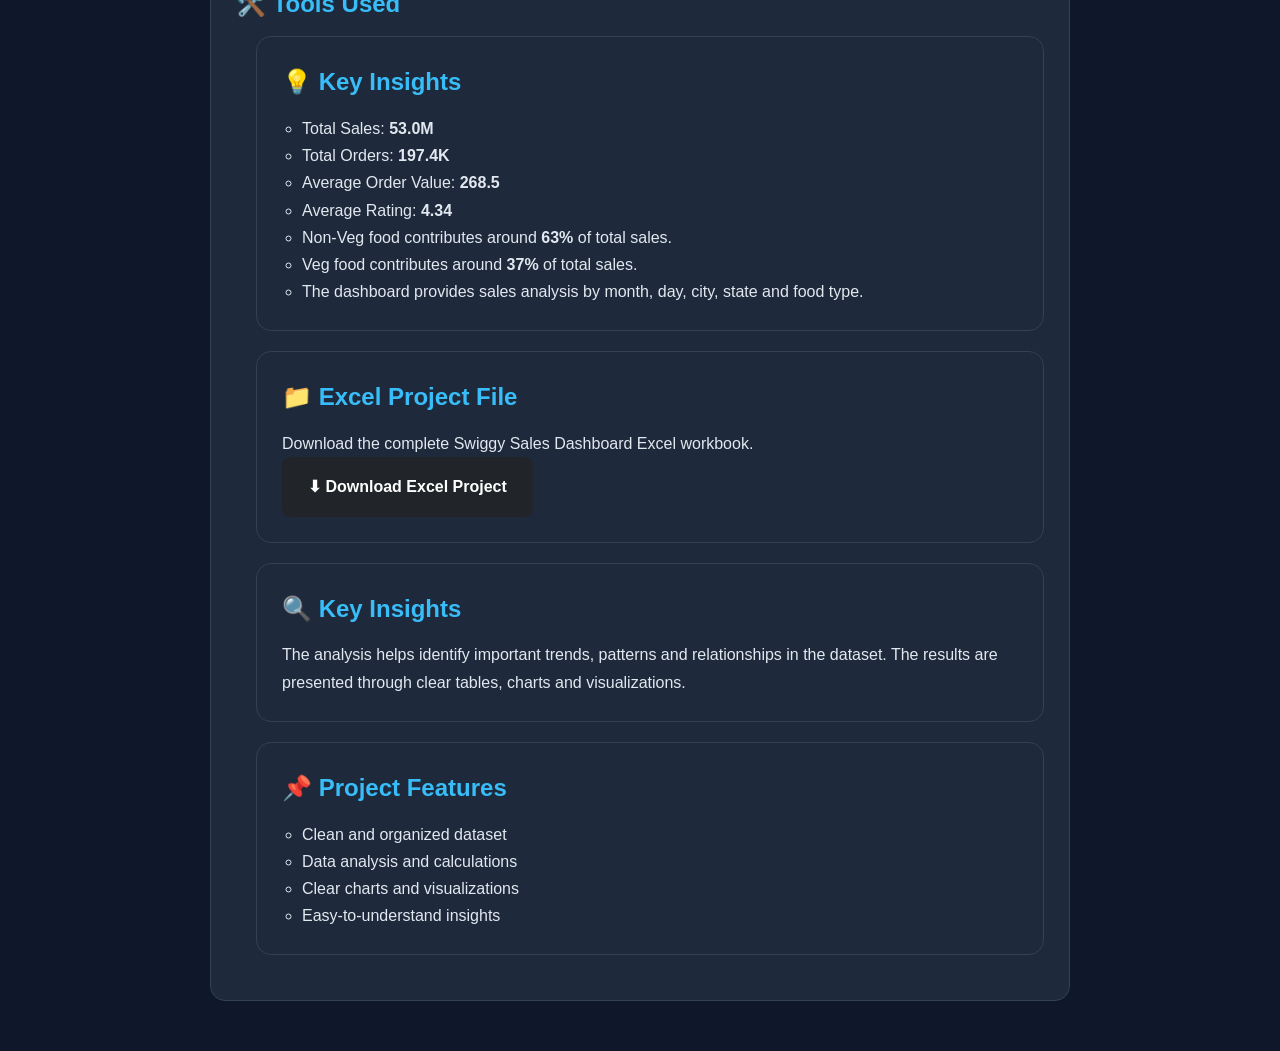
==== commit 634e98e6: "Update project-data-analysis.html" ====
--- a/project-data-analysis.html
+++ b/project-data-analysis.html
@@ -164,11 +164,13 @@
 <div class="card">
     <h2>📁 Excel Project File</h2>
     <p>Download the complete Swiggy Sales Dashboard Excel workbook.</p>
-    <a href="Swiggy_Sales_Dashboard.xlsx"
-       download
-       class="download-btn">
-        ⬇ Download Excel Project
-    </a>
+    
+<a href="./Swiggy_Sales_Dashboard.xlsx"
+   download="Swiggy_Sales_Dashboard.xlsx"
+   style="display:inline-flex; align-items:center; justify-content:center; gap:8px; background:#212529; color:#ffffff; padding:14px 24px; border-radius:8px; text-decoration:none; font-size:16px; font-weight:700; border:2px solid #212529; box-sizing:border-box;">
+   ⬇ Download Excel Project
+</a>
+
 </div>
 
 
